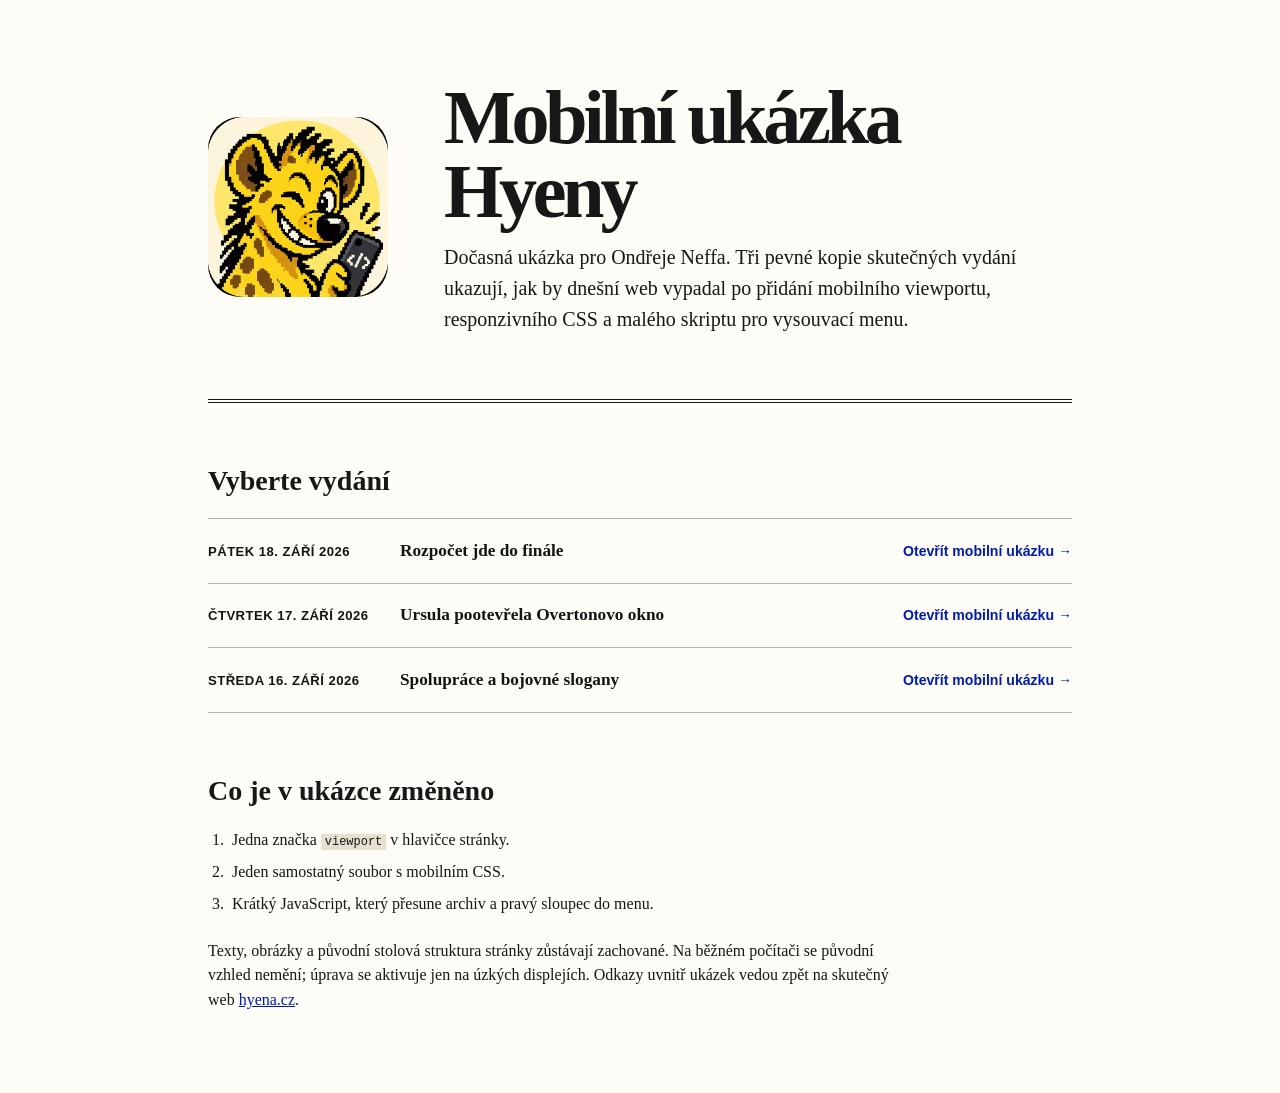
==== index.html @ d12ce19c "Add three-day GitHub Pages demo" ====
<!doctype html>
<html lang="cs">
  <head>
    <meta charset="utf-8">
    <meta name="viewport" content="width=device-width, initial-scale=1">
    <meta name="robots" content="noindex, nofollow">
    <title>Hiena — mobilní ukázka Hyeny</title>
    <link rel="icon" href="assets/hiena-icon.png">
    <link rel="stylesheet" href="pages.css">
  </head>
  <body>
    <main>
      <header class="intro">
        <img src="assets/hiena.png" width="180" height="180" alt="Hiena s programátorskou značkou">
        <div>
          <h1>Mobilní ukázka Hyeny</h1>
          <p class="lead">
            Dočasná ukázka pro Ondřeje Neffa. Tři pevné kopie skutečných vydání
            ukazují, jak by dnešní web vypadal po přidání mobilního viewportu,
            responzivního CSS a malého skriptu pro vysouvací menu.
          </p>
        </div>
      </header>

      <section aria-labelledby="editions-heading">
        <h2 id="editions-heading">Vyberte vydání</h2>
        <nav class="editions" aria-label="Ukázková vydání Hyeny">
          <a href="demo/260918.html">
            <time datetime="2026-09-18">Pátek 18. září 2026</time>
            <strong>Rozpočet jde do finále</strong>
            <span>Otevřít mobilní ukázku <span aria-hidden="true">→</span></span>
          </a>
          <a href="demo/260917.html">
            <time datetime="2026-09-17">Čtvrtek 17. září 2026</time>
            <strong>Ursula pootevřela Overtonovo okno</strong>
            <span>Otevřít mobilní ukázku <span aria-hidden="true">→</span></span>
          </a>
          <a href="demo/260916.html">
            <time datetime="2026-09-16">Středa 16. září 2026</time>
            <strong>Spolupráce a bojovné slogany</strong>
            <span>Otevřít mobilní ukázku <span aria-hidden="true">→</span></span>
          </a>
        </nav>
      </section>

      <section class="explanation" aria-labelledby="how-heading">
        <h2 id="how-heading">Co je v ukázce změněno</h2>
        <ol>
          <li>Jedna značka <code>viewport</code> v hlavičce stránky.</li>
          <li>Jeden samostatný soubor s mobilním CSS.</li>
          <li>Krátký JavaScript, který přesune archiv a pravý sloupec do menu.</li>
        </ol>
        <p>
          Texty, obrázky a původní stolová struktura stránky zůstávají zachované.
          Na běžném počítači se původní vzhled nemění; úprava se aktivuje jen na
          úzkých displejích. Odkazy uvnitř ukázek vedou zpět na skutečný web
          <a href="https://hyena.cz/">hyena.cz</a>.
        </p>
      </section>
    </main>
  </body>
</html>
---- pages.css ----
:root {
  color-scheme: light;
  font-family: Georgia, "Times New Roman", serif;
  background: #eee8da;
  color: #171717;
}

* {
  box-sizing: border-box;
}

body {
  margin: 0;
  background:
    linear-gradient(rgba(255, 253, 248, 0.96), rgba(255, 253, 248, 0.96)),
    repeating-linear-gradient(45deg, #eadfca 0 2px, transparent 2px 7px);
  line-height: 1.55;
}

main {
  width: min(100% - 2rem, 54rem);
  margin: 0 auto;
  padding: clamp(2rem, 7vw, 5rem) 0 4rem;
}

.intro {
  display: grid;
  grid-template-columns: 180px 1fr;
  gap: clamp(1.5rem, 5vw, 3.5rem);
  align-items: center;
  padding-bottom: clamp(2rem, 6vw, 4rem);
  border-bottom: 4px double #181818;
}

.intro img {
  display: block;
  width: 180px;
  height: 180px;
  border-radius: 2rem;
}

h1,
h2,
p {
  margin-top: 0;
}

h1 {
  max-width: 12ch;
  margin-bottom: 0.8rem;
  font-size: clamp(2.35rem, 7vw, 4.75rem);
  line-height: 0.98;
  letter-spacing: -0.055em;
}

.lead {
  max-width: 39rem;
  margin-bottom: 0;
  font-size: clamp(1.05rem, 2.2vw, 1.25rem);
}

section {
  padding: clamp(2rem, 6vw, 3.5rem) 0 0;
}

h2 {
  margin-bottom: 1rem;
  font-size: clamp(1.35rem, 3vw, 1.75rem);
}

.editions {
  border-top: 1px solid #bcb3a2;
}

.editions a {
  display: grid;
  grid-template-columns: 11rem minmax(0, 1fr) auto;
  gap: 1rem;
  align-items: baseline;
  padding: 1.15rem 0;
  border-bottom: 1px solid #bcb3a2;
  color: #141414;
  text-decoration: none;
}

.editions a:hover strong,
.editions a:focus-visible strong {
  color: #001ca8;
  text-decoration: underline;
  text-underline-offset: 0.14em;
}

.editions time {
  font-family: Arial, Helvetica, sans-serif;
  font-size: 0.82rem;
  font-weight: 700;
  text-transform: uppercase;
  letter-spacing: 0.035em;
}

.editions strong {
  font-size: 1.08rem;
}

.editions a > span {
  color: #001ca8;
  font-family: Arial, Helvetica, sans-serif;
  font-size: 0.88rem;
  font-weight: 700;
  white-space: nowrap;
}

.explanation {
  max-width: 43rem;
}

.explanation ol {
  margin: 0 0 1.35rem;
  padding-left: 1.25rem;
}

.explanation li {
  margin: 0.45rem 0;
  padding-left: 0.25rem;
}

.explanation code {
  padding: 0.08rem 0.25rem;
  background: #e7dfcf;
  font-size: 0.92em;
}

a {
  color: #001ca8;
}

@media (max-width: 680px) {
  main {
    width: min(100% - 1.5rem, 36rem);
    padding-top: 1.5rem;
  }

  .intro {
    grid-template-columns: 5.5rem 1fr;
    gap: 1rem;
  }

  .intro img {
    width: 5.5rem;
    height: 5.5rem;
    border-radius: 1.1rem;
  }

  h1 {
    font-size: clamp(2rem, 11vw, 3.2rem);
  }

  .lead {
    grid-column: 1 / -1;
  }

  .editions a {
    grid-template-columns: 1fr;
    gap: 0.2rem;
  }

  .editions a > span {
    margin-top: 0.35rem;
  }
}
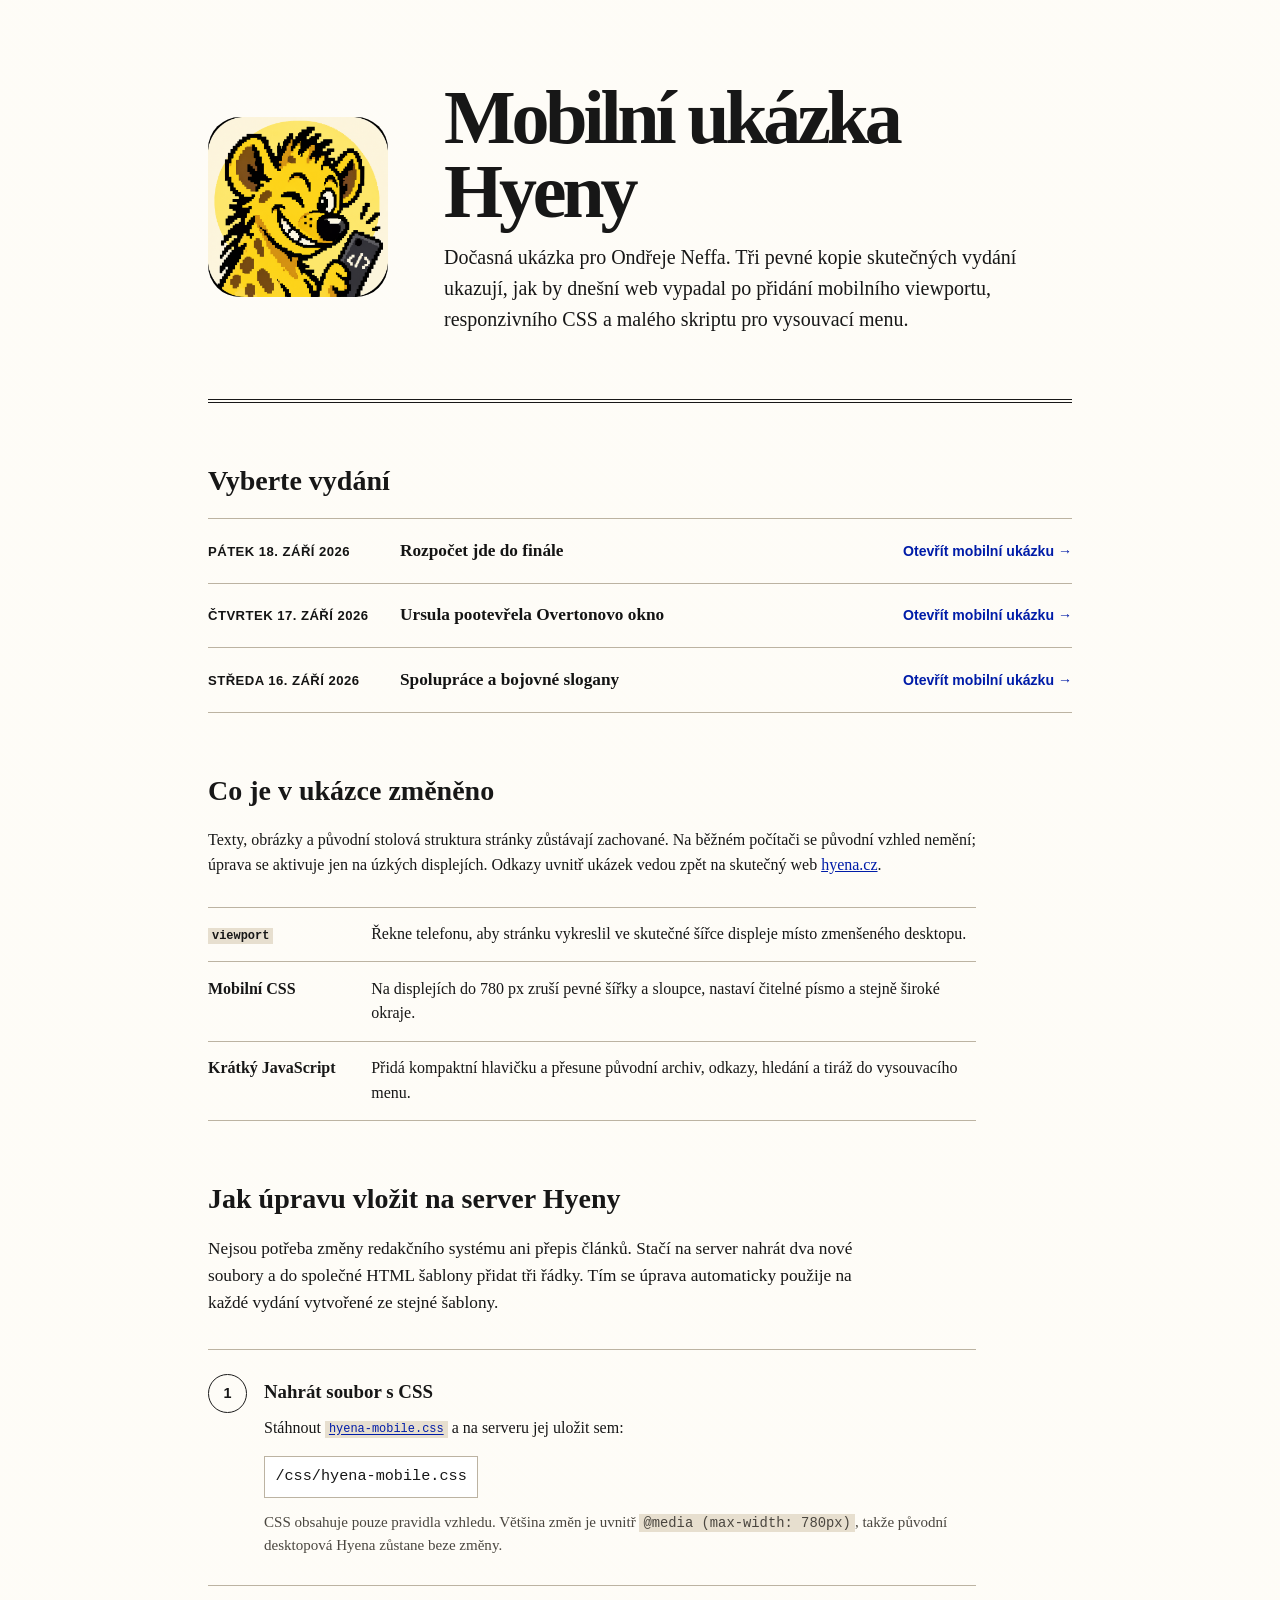
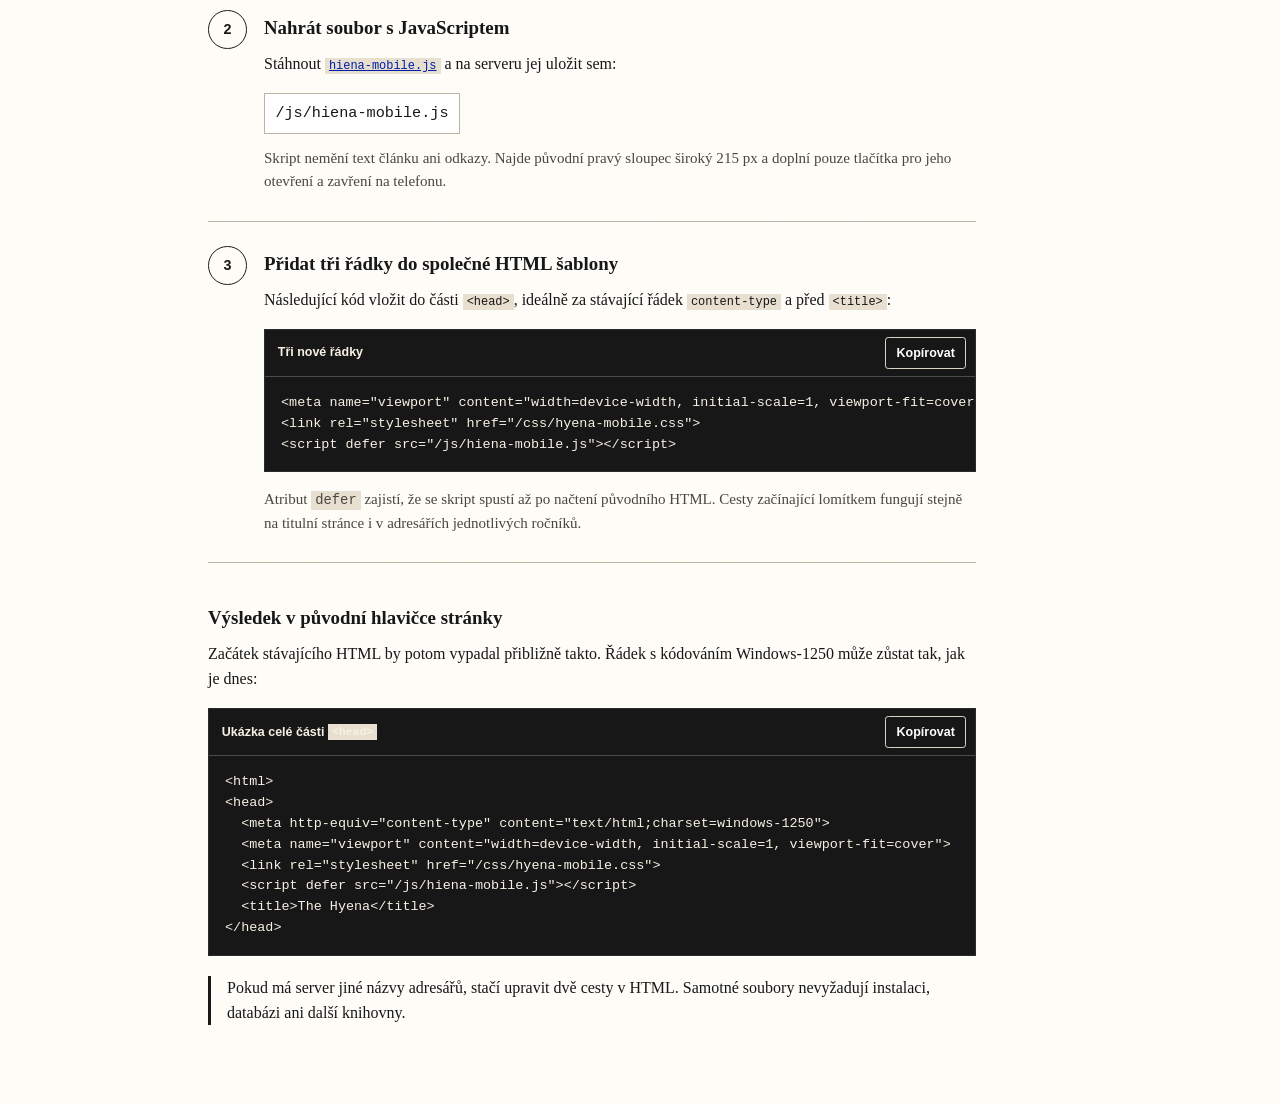
==== commit 058d8da2: "Center mobile stories and expand install guide" ====
--- a/index.html
+++ b/index.html
@@ -7,6 +7,7 @@
     <title>Hiena — mobilní ukázka Hyeny</title>
     <link rel="icon" href="assets/hiena-icon.png">
     <link rel="stylesheet" href="pages.css">
+    <script defer src="pages.js"></script>
   </head>
   <body>
     <main>
@@ -45,17 +46,112 @@
 
       <section class="explanation" aria-labelledby="how-heading">
         <h2 id="how-heading">Co je v ukázce změněno</h2>
-        <ol>
-          <li>Jedna značka <code>viewport</code> v hlavičce stránky.</li>
-          <li>Jeden samostatný soubor s mobilním CSS.</li>
-          <li>Krátký JavaScript, který přesune archiv a pravý sloupec do menu.</li>
-        </ol>
         <p>
           Texty, obrázky a původní stolová struktura stránky zůstávají zachované.
           Na běžném počítači se původní vzhled nemění; úprava se aktivuje jen na
           úzkých displejích. Odkazy uvnitř ukázek vedou zpět na skutečný web
           <a href="https://hyena.cz/">hyena.cz</a>.
         </p>
+        <dl class="change-summary">
+          <div>
+            <dt><code>viewport</code></dt>
+            <dd>Řekne telefonu, aby stránku vykreslil ve skutečné šířce displeje místo zmenšeného desktopu.</dd>
+          </div>
+          <div>
+            <dt>Mobilní CSS</dt>
+            <dd>Na displejích do 780 px zruší pevné šířky a sloupce, nastaví čitelné písmo a stejně široké okraje.</dd>
+          </div>
+          <div>
+            <dt>Krátký JavaScript</dt>
+            <dd>Přidá kompaktní hlavičku a přesune původní archiv, odkazy, hledání a tiráž do vysouvacího menu.</dd>
+          </div>
+        </dl>
+      </section>
+
+      <section class="install-guide" aria-labelledby="install-heading">
+        <h2 id="install-heading">Jak úpravu vložit na server Hyeny</h2>
+        <p class="section-intro">
+          Nejsou potřeba změny redakčního systému ani přepis článků. Stačí na
+          server nahrát dva nové soubory a do společné HTML šablony přidat tři
+          řádky. Tím se úprava automaticky použije na každé vydání vytvořené ze
+          stejné šablony.
+        </p>
+
+        <ol class="install-steps">
+          <li>
+            <h3>Nahrát soubor s CSS</h3>
+            <p>
+              Stáhnout <a href="web/hyena-mobile.css" download><code>hyena-mobile.css</code></a>
+              a na serveru jej uložit sem:
+            </p>
+            <p class="server-path"><code>/css/hyena-mobile.css</code></p>
+            <p class="note">
+              CSS obsahuje pouze pravidla vzhledu. Většina změn je uvnitř
+              <code>@media (max-width: 780px)</code>, takže původní desktopová
+              Hyena zůstane beze změny.
+            </p>
+          </li>
+          <li>
+            <h3>Nahrát soubor s JavaScriptem</h3>
+            <p>
+              Stáhnout <a href="web/hiena-mobile.js" download><code>hiena-mobile.js</code></a>
+              a na serveru jej uložit sem:
+            </p>
+            <p class="server-path"><code>/js/hiena-mobile.js</code></p>
+            <p class="note">
+              Skript nemění text článku ani odkazy. Najde původní pravý sloupec
+              široký 215 px a doplní pouze tlačítka pro jeho otevření a zavření
+              na telefonu.
+            </p>
+          </li>
+          <li>
+            <h3>Přidat tři řádky do společné HTML šablony</h3>
+            <p>
+              Následující kód vložit do části <code>&lt;head&gt;</code>, ideálně za
+              stávající řádek <code>content-type</code> a před
+              <code>&lt;title&gt;</code>:
+            </p>
+            <div class="code-box">
+              <div class="code-toolbar">
+                <span>Tři nové řádky</span>
+                <button type="button" data-copy-target="head-snippet">Kopírovat</button>
+              </div>
+              <pre><code id="head-snippet">&lt;meta name="viewport" content="width=device-width, initial-scale=1, viewport-fit=cover"&gt;
+&lt;link rel="stylesheet" href="/css/hyena-mobile.css"&gt;
+&lt;script defer src="/js/hiena-mobile.js"&gt;&lt;/script&gt;</code></pre>
+            </div>
+            <p class="note">
+              Atribut <code>defer</code> zajistí, že se skript spustí až po
+              načtení původního HTML. Cesty začínající lomítkem fungují stejně
+              na titulní stránce i v adresářích jednotlivých ročníků.
+            </p>
+          </li>
+        </ol>
+
+        <h3>Výsledek v původní hlavičce stránky</h3>
+        <p>
+          Začátek stávajícího HTML by potom vypadal přibližně takto. Řádek s
+          kódováním Windows-1250 může zůstat tak, jak je dnes:
+        </p>
+        <div class="code-box">
+          <div class="code-toolbar">
+            <span>Ukázka celé části <code>&lt;head&gt;</code></span>
+            <button type="button" data-copy-target="full-head-snippet">Kopírovat</button>
+          </div>
+          <pre><code id="full-head-snippet">&lt;html&gt;
+&lt;head&gt;
+  &lt;meta http-equiv="content-type" content="text/html;charset=windows-1250"&gt;
+  &lt;meta name="viewport" content="width=device-width, initial-scale=1, viewport-fit=cover"&gt;
+  &lt;link rel="stylesheet" href="/css/hyena-mobile.css"&gt;
+  &lt;script defer src="/js/hiena-mobile.js"&gt;&lt;/script&gt;
+  &lt;title&gt;The Hyena&lt;/title&gt;
+&lt;/head&gt;</code></pre>
+        </div>
+
+        <p class="final-note">
+          Pokud má server jiné názvy adresářů, stačí upravit dvě cesty v HTML.
+          Samotné soubory nevyžadují instalaci, databázi ani další knihovny.
+        </p>
       </section>
     </main>
   </body>
--- a/pages.css
+++ b/pages.css
@@ -110,24 +110,167 @@
   white-space: nowrap;
 }
 
-.explanation {
-  max-width: 43rem;
-}
-
-.explanation ol {
-  margin: 0 0 1.35rem;
-  padding-left: 1.25rem;
-}
-
-.explanation li {
-  margin: 0.45rem 0;
-  padding-left: 0.25rem;
-}
-
-.explanation code {
+.explanation,
+.install-guide {
+  max-width: 48rem;
+}
+
+.change-summary {
+  margin: 1.8rem 0 0;
+  border-top: 1px solid #bcb3a2;
+}
+
+.change-summary > div {
+  display: grid;
+  grid-template-columns: 9rem 1fr;
+  gap: 1.2rem;
+  padding: 0.9rem 0;
+  border-bottom: 1px solid #bcb3a2;
+}
+
+.change-summary dt {
+  font-weight: 700;
+}
+
+.change-summary dd {
+  margin: 0;
+}
+
+.explanation code,
+.install-guide :not(pre) > code {
   padding: 0.08rem 0.25rem;
   background: #e7dfcf;
   font-size: 0.92em;
+}
+
+.section-intro {
+  max-width: 43rem;
+  font-size: 1.08rem;
+}
+
+.install-steps {
+  margin: 2rem 0 2.5rem;
+  padding: 0;
+  list-style: none;
+  counter-reset: install-step;
+}
+
+.install-steps > li {
+  position: relative;
+  padding: 1.7rem 0 1.7rem 3.5rem;
+  border-top: 1px solid #bcb3a2;
+  counter-increment: install-step;
+}
+
+.install-steps > li:last-child {
+  border-bottom: 1px solid #bcb3a2;
+}
+
+.install-steps > li::before {
+  position: absolute;
+  top: 1.52rem;
+  left: 0;
+  display: grid;
+  width: 2.3rem;
+  height: 2.3rem;
+  border: 1px solid #1b1b1b;
+  border-radius: 50%;
+  place-items: center;
+  content: counter(install-step);
+  font: 700 0.9rem/1 Arial, Helvetica, sans-serif;
+}
+
+h3 {
+  margin: 0 0 0.6rem;
+  font-size: 1.18rem;
+}
+
+.server-path {
+  margin: 0.8rem 0;
+}
+
+.server-path code {
+  display: inline-block;
+  padding: 0.5rem 0.65rem !important;
+  border: 1px solid #bcb3a2;
+  background: #fff !important;
+  font-size: 0.95rem !important;
+}
+
+.note {
+  margin-bottom: 0;
+  color: #4a463f;
+  font-size: 0.94rem;
+}
+
+.code-box {
+  margin: 1rem 0;
+  overflow: hidden;
+  border: 1px solid #2c2b29;
+  background: #171717;
+  color: #f7f1e4;
+}
+
+.code-toolbar {
+  display: flex;
+  align-items: center;
+  justify-content: space-between;
+  gap: 1rem;
+  min-height: 2.8rem;
+  padding: 0.45rem 0.55rem 0.45rem 0.8rem;
+  border-bottom: 1px solid #4c4a45;
+  font: 700 0.78rem/1.2 Arial, Helvetica, sans-serif;
+}
+
+.code-toolbar code {
+  color: inherit;
+}
+
+.code-toolbar button {
+  min-height: 2rem;
+  padding: 0.35rem 0.65rem;
+  border: 1px solid #d9d2c5;
+  border-radius: 0.2rem;
+  background: transparent;
+  color: #fff;
+  font: 700 0.78rem/1 Arial, Helvetica, sans-serif;
+  cursor: pointer;
+}
+
+.code-toolbar button:hover,
+.code-toolbar button:focus-visible {
+  background: #fff;
+  color: #171717;
+}
+
+.code-toolbar button.is-copied {
+  border-color: #8bd69b;
+  color: #aef0bc;
+}
+
+.code-toolbar button.copy-failed {
+  border-color: #efb1a2;
+  color: #ffd0c5;
+}
+
+.code-box pre {
+  margin: 0;
+  padding: 1rem;
+  overflow-x: auto;
+  font: 0.84rem/1.55 ui-monospace, SFMono-Regular, Consolas, "Liberation Mono", monospace;
+  tab-size: 2;
+  -webkit-overflow-scrolling: touch;
+}
+
+.code-box pre code {
+  font: inherit;
+  white-space: pre;
+}
+
+.final-note {
+  margin-top: 1.25rem;
+  padding-left: 1rem;
+  border-left: 3px solid #181818;
 }
 
 a {
@@ -167,4 +310,22 @@
   .editions a > span {
     margin-top: 0.35rem;
   }
-}
+
+  .change-summary > div {
+    grid-template-columns: 1fr;
+    gap: 0.2rem;
+  }
+
+  .install-steps > li {
+    padding-left: 0;
+  }
+
+  .install-steps > li::before {
+    position: static;
+    margin-bottom: 0.8rem;
+  }
+
+  .code-toolbar {
+    align-items: flex-start;
+  }
+}
